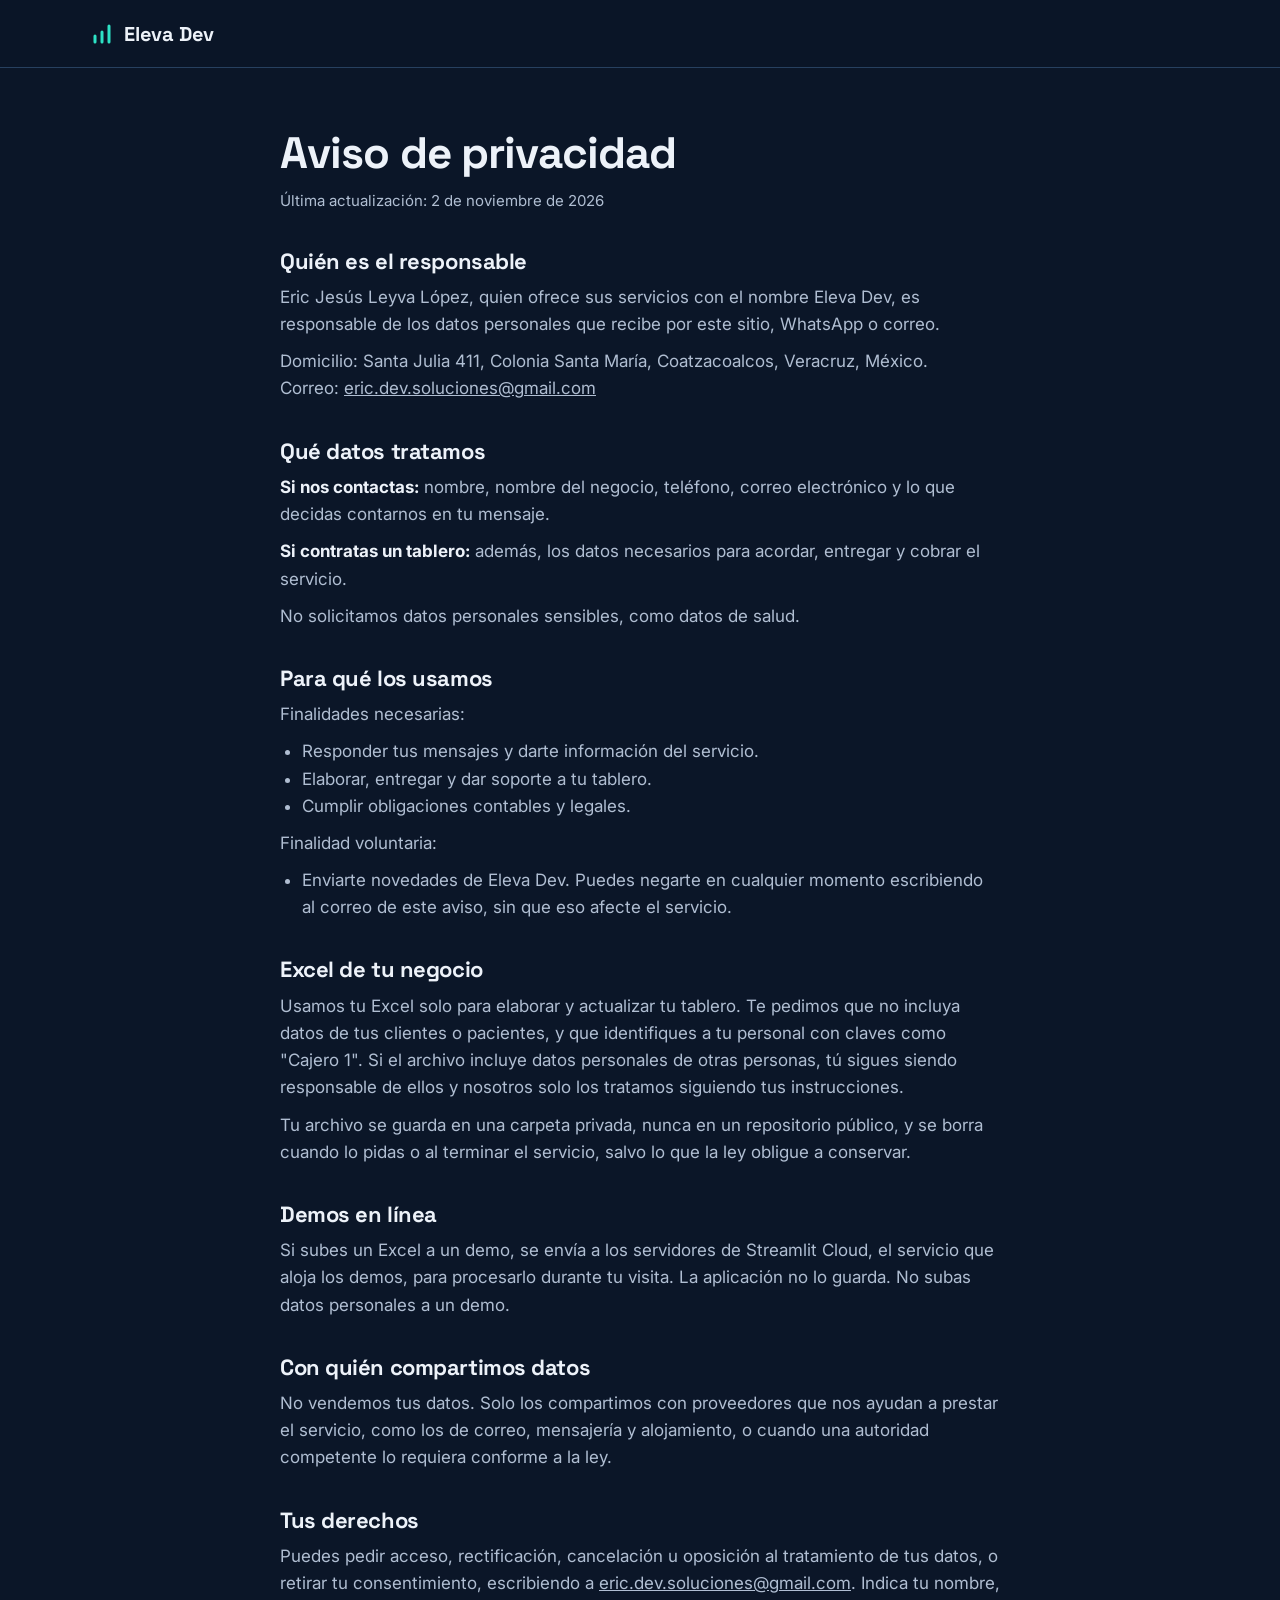
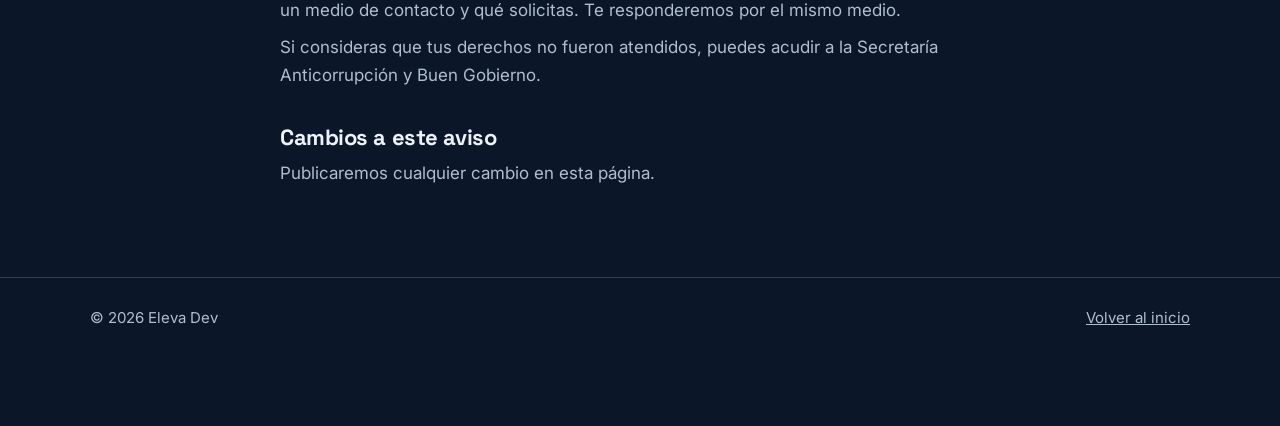
==== privacidad.html @ 3bbf1706 "Agregar aviso de privacidad" ====
<!DOCTYPE html>
<html lang="es-MX">
<head>
  <meta charset="UTF-8">
  <meta name="viewport" content="width=device-width, initial-scale=1">
  <title>Aviso de privacidad | Eleva Dev</title>
  <meta name="description" content="Aviso de privacidad de Eleva Dev: qué datos se tratan, para qué se usan y cómo ejercer tus derechos.">
  <meta name="theme-color" content="#0B1628">
  <link rel="icon" href="data:image/svg+xml,%3Csvg xmlns='http://www.w3.org/2000/svg' viewBox='0 0 32 32'%3E%3Crect width='32' height='32' rx='8' fill='%230B1628'/%3E%3Cpath d='M8 23V16M16 23V11M24 23V7' stroke='%232DE2C5' stroke-width='4' stroke-linecap='round'/%3E%3C/svg%3E">
  <link rel="preconnect" href="https://fonts.googleapis.com">
  <link rel="preconnect" href="https://fonts.gstatic.com" crossorigin>
  <link href="https://fonts.googleapis.com/css2?family=Inter:wght@400;500;600&family=Space+Grotesk:wght@500;600;700&display=swap" rel="stylesheet">
  <link rel="stylesheet" href="css/styles.css">
</head>
<body>
  <header class="site-header">
    <div class="container">
      <a class="logo" href="index.html">
        <svg viewBox="0 0 24 24" fill="none" stroke="currentColor" stroke-width="3" stroke-linecap="round" aria-hidden="true"><path d="M5 20v-6M12 20V10M19 20V4"/></svg>
        <span>Eleva Dev</span>
      </a>
    </div>
  </header>

  <main id="contenido">
    <section class="section">
      <div class="container legal">
        <h1>Aviso de privacidad</h1>
        <p class="legal-fecha">Última actualización: 2 de noviembre de 2026</p>

        <h2>Quién es el responsable</h2>
        <p>Eric Jesús Leyva López, quien ofrece sus servicios con el nombre Eleva Dev, es responsable de los datos personales que recibe por este sitio, WhatsApp o correo.</p>
        <p>Domicilio: Santa Julia 411, Colonia Santa María, Coatzacoalcos, Veracruz, México.<br>
        Correo: <a href="mailto:eric.dev.soluciones@gmail.com">eric.dev.soluciones@gmail.com</a></p>

        <h2>Qué datos tratamos</h2>
        <p><strong>Si nos contactas:</strong> nombre, nombre del negocio, teléfono, correo electrónico y lo que decidas contarnos en tu mensaje.</p>
        <p><strong>Si contratas un tablero:</strong> además, los datos necesarios para acordar, entregar y cobrar el servicio.</p>
        <p>No solicitamos datos personales sensibles, como datos de salud.</p>

        <h2>Para qué los usamos</h2>
        <p>Finalidades necesarias:</p>
        <ul>
          <li>Responder tus mensajes y darte información del servicio.</li>
          <li>Elaborar, entregar y dar soporte a tu tablero.</li>
          <li>Cumplir obligaciones contables y legales.</li>
        </ul>
        <p>Finalidad voluntaria:</p>
        <ul>
          <li>Enviarte novedades de Eleva Dev. Puedes negarte en cualquier momento escribiendo al correo de este aviso, sin que eso afecte el servicio.</li>
        </ul>

        <h2>Excel de tu negocio</h2>
        <p>Usamos tu Excel solo para elaborar y actualizar tu tablero. Te pedimos que no incluya datos de tus clientes o pacientes, y que identifiques a tu personal con claves como "Cajero 1". Si el archivo incluye datos personales de otras personas, tú sigues siendo responsable de ellos y nosotros solo los tratamos siguiendo tus instrucciones.</p>
        <p>Tu archivo se guarda en una carpeta privada, nunca en un repositorio público, y se borra cuando lo pidas o al terminar el servicio, salvo lo que la ley obligue a conservar.</p>

        <h2>Demos en línea</h2>
        <p>Si subes un Excel a un demo, se envía a los servidores de Streamlit Cloud, el servicio que aloja los demos, para procesarlo durante tu visita. La aplicación no lo guarda. No subas datos personales a un demo.</p>

        <h2>Con quién compartimos datos</h2>
        <p>No vendemos tus datos. Solo los compartimos con proveedores que nos ayudan a prestar el servicio, como los de correo, mensajería y alojamiento, o cuando una autoridad competente lo requiera conforme a la ley.</p>

        <h2>Tus derechos</h2>
        <p>Puedes pedir acceso, rectificación, cancelación u oposición al tratamiento de tus datos, o retirar tu consentimiento, escribiendo a <a href="mailto:eric.dev.soluciones@gmail.com">eric.dev.soluciones@gmail.com</a>. Indica tu nombre, un medio de contacto y qué solicitas. Te responderemos por el mismo medio.</p>
        <p>Si consideras que tus derechos no fueron atendidos, puedes acudir a la Secretaría Anticorrupción y Buen Gobierno.</p>

        <h2>Cambios a este aviso</h2>
        <p>Publicaremos cualquier cambio en esta página.</p>
      </div>
    </section>
  </main>

  <footer class="site-footer">
    <div class="container">
      <span>&copy; 2026 Eleva Dev</span>
      <a href="index.html">Volver al inicio</a>
    </div>
  </footer>
</body>
</html>
---- css/styles.css ----
/* =================================================================
   COLORES Y MEDIDAS
   Qué puedes modificar: cambia un valor aquí y se actualiza en toda
   la página. --accent es el color de botones y datos.
   ================================================================= */
:root {
  --bg: #0B1628;
  --bg-alt: #0E1B31;
  --surface: #12213A;
  --surface-raised: #182B49;
  --border: #27405F;
  --text: #EDF2F9;
  --text-muted: #B0BED2;
  --accent: #2DE2C5;
  --accent-hover: #6BEDD8;
  --on-accent: #06211D;
  --whatsapp: #25D366;
  --whatsapp-hover: #4CE083;
  --on-whatsapp: #052E16;
  /* Colores de las gráficas, comprobados contra daltonismo */
  --chart-1: #10A68F;
  --chart-2: #4C8EF0;
  --chart-3: #BC8520;
  --chart-muted: #3A5475;
  --font-title: 'Space Grotesk', 'Segoe UI', system-ui, sans-serif;
  --font-body: 'Inter', 'Segoe UI', system-ui, sans-serif;
  --radius: 14px;
  --radius-small: 8px;
  --header-height: 68px;
}

/* ================= BASE ================= */
*, *::before, *::after { box-sizing: border-box; }
html { scroll-behavior: smooth; scroll-padding-top: calc(var(--header-height) + 12px); -webkit-text-size-adjust: 100%; }
body {
  margin: 0;
  background: var(--bg);
  color: var(--text);
  font-family: var(--font-body);
  font-size: 1.0625rem;
  line-height: 1.6;
  -webkit-font-smoothing: antialiased;
}
h1, h2, h3 { font-family: var(--font-title); line-height: 1.15; margin: 0; letter-spacing: -0.02em; text-wrap: balance; overflow-wrap: break-word; }
h3 { letter-spacing: -0.01em; }
p { margin: 0; }
ul, ol { margin: 0; padding: 0; list-style: none; }
a { color: inherit; }
svg { display: block; }
:focus-visible { outline: 3px solid var(--accent); outline-offset: 3px; border-radius: 4px; }

.container { width: 100%; max-width: 1140px; margin-inline: auto; padding-inline: 20px; }
.section { padding-block: 80px; }
.section--alt { background: var(--bg-alt); }
.section-head { max-width: 640px; margin-bottom: 40px; }
.section-head h2 { font-size: clamp(1.75rem, 1.3rem + 2vw, 2.5rem); }
.section-head p { color: var(--text-muted); margin-top: 12px; }

.skip-link { position: absolute; left: 12px; top: -60px; z-index: 100; background: var(--accent); color: var(--on-accent); padding: 8px 14px; border-radius: var(--radius-small); font-weight: 600; }
.skip-link:focus { top: 12px; }

.card { background: var(--surface); border: 1px solid var(--border); border-radius: var(--radius); padding: 24px; min-width: 0; }
.grid-3 { display: grid; grid-template-columns: repeat(3, minmax(0, 1fr)); gap: 20px; }

/* ================= BOTONES ================= */
.btn {
  display: inline-flex; align-items: center; justify-content: center; gap: 10px;
  min-height: 48px; padding: 12px 22px;
  border: 1px solid transparent; border-radius: 10px;
  font-family: var(--font-body); font-size: 1rem; font-weight: 600; line-height: 1.2;
  text-align: center; text-decoration: none; cursor: pointer;
  transition: background-color .18s ease, border-color .18s ease, transform .18s ease;
}
.btn:hover { transform: translateY(-1px); }
.btn svg { width: 20px; height: 20px; flex: none; }
.btn--whatsapp { background: var(--whatsapp); color: var(--on-whatsapp); }
.btn--whatsapp:hover { background: var(--whatsapp-hover); }
.btn--primary { background: var(--accent); color: var(--on-accent); }
.btn--primary:hover { background: var(--accent-hover); }
.btn--ghost { background: transparent; border-color: var(--border); color: var(--text); }
.btn--ghost:hover { border-color: var(--accent); }
.btn--large { font-size: 1.125rem; min-height: 60px; padding: 16px 32px; }
.btn--disabled { background: var(--surface-raised); border-color: var(--border); color: var(--text-muted); cursor: not-allowed; }
.btn--disabled:hover { transform: none; }

.text-link { display: inline-flex; align-items: center; min-height: 44px; color: var(--accent); font-weight: 600; text-underline-offset: 3px; }
.text-link:hover { color: var(--accent-hover); }

/* ================= 1. MENÚ SUPERIOR ================= */
.site-header {
  position: fixed; inset: 0 0 auto 0; z-index: 50; height: var(--header-height);
  background: rgba(11, 22, 40, .92); border-bottom: 1px solid var(--border);
  -webkit-backdrop-filter: blur(10px); backdrop-filter: blur(10px);
}
.site-header .container { height: 100%; display: flex; align-items: center; justify-content: space-between; gap: 16px; }
.logo { display: inline-flex; align-items: center; gap: 10px; font-family: var(--font-title); font-weight: 700; font-size: 1.25rem; text-decoration: none; letter-spacing: -0.01em; }
.logo svg { width: 24px; height: 24px; color: var(--accent); }
.nav-list { display: flex; gap: 4px; }
.nav-list a { display: block; padding: 8px 14px; border-radius: var(--radius-small); color: var(--text-muted); font-size: .9375rem; font-weight: 500; text-decoration: none; transition: color .18s ease; }
.nav-list a:hover { color: var(--accent); }
.menu-toggle { display: none; width: 44px; height: 44px; padding: 10px; background: none; border: 1px solid var(--border); border-radius: var(--radius-small); color: var(--text); cursor: pointer; }
.menu-toggle svg { width: 22px; height: 22px; }
.menu-toggle .icon-close { display: none; }
.menu-toggle[aria-expanded="true"] .icon-open { display: none; }
.menu-toggle[aria-expanded="true"] .icon-close { display: block; }

/* ================= 2. HERO ================= */
.hero { padding-block: calc(var(--header-height) + 64px) 80px; background: radial-gradient(60rem 32rem at 85% 10%, rgba(45, 226, 197, .09), transparent 70%); }
.hero-grid { display: grid; grid-template-columns: minmax(0, 1fr) minmax(0, 1.05fr); gap: 56px; align-items: center; }
.hero h1 { font-size: clamp(2rem, 1.35rem + 3vw, 3.25rem); }
.hero-lead { color: var(--text-muted); font-size: 1.1875rem; margin-top: 20px; max-width: 34em; }
.hero-actions { display: flex; flex-wrap: wrap; gap: 12px; margin-top: 32px; }

/* Maqueta del tablero: todo es HTML y CSS, sin imágenes */
.mock { background: var(--surface); border: 1px solid var(--border); border-radius: 18px; padding: 16px; box-shadow: 0 24px 60px rgba(0, 0, 0, .35); min-width: 0; }
.mock-top { display: flex; align-items: center; justify-content: space-between; gap: 12px; margin-bottom: 12px; }
.mock-title { font-family: var(--font-title); font-weight: 600; font-size: .9375rem; }
.mock-tag { font-size: .75rem; color: var(--text-muted); border: 1px solid var(--border); border-radius: 99px; padding: 2px 10px; white-space: nowrap; }
.kpis { display: grid; grid-template-columns: repeat(3, minmax(0, 1fr)); gap: 8px; }
.kpi, .panel { background: var(--surface-raised); border-radius: 10px; padding: 12px; min-width: 0; }
.kpi-label, .panel-title { font-size: .75rem; color: var(--text-muted); line-height: 1.3; }
.kpi-value { font-family: var(--font-title); font-weight: 700; font-size: clamp(1.0625rem, .9rem + .8vw, 1.375rem); font-variant-numeric: tabular-nums; line-height: 1.3; margin-top: 2px; }
.panels { display: grid; grid-template-columns: repeat(5, minmax(0, 1fr)); gap: 8px; margin-top: 8px; }
.panel--bars { grid-column: span 3; }
.panel--donut { grid-column: span 2; }
.panel--list { grid-column: 1 / -1; }

.bars { display: flex; align-items: flex-end; gap: 6px; height: 128px; margin-top: 10px; }
.bar-col { flex: 1; min-width: 0; height: 100%; display: flex; flex-direction: column; justify-content: flex-end; align-items: center; gap: 4px; }
.bar { width: 100%; max-width: 26px; height: var(--h); background: var(--chart-muted); border-radius: 4px 4px 0 0; transform-origin: bottom; }
.bar--top { background: var(--accent); }
.bar-col span { font-size: .6875rem; color: var(--text-muted); line-height: 1.2; }

.donut-wrap { display: flex; flex-direction: column; align-items: center; gap: 10px; margin-top: 10px; }
/* Para cambiar los porcentajes, ajusta los grados: 1% equivale a 3.6deg.
   Las franjas de 1.5deg color superficie separan cada rebanada. */
.donut {
  width: 88px; height: 88px; border-radius: 50%;
  background: conic-gradient(var(--chart-1) 0 187deg, var(--surface-raised) 0 189deg, var(--chart-2) 0 288deg, var(--surface-raised) 0 290deg, var(--chart-3) 0 358deg, var(--surface-raised) 0 360deg);
  -webkit-mask: radial-gradient(circle, transparent 58%, #000 59%);
  mask: radial-gradient(circle, transparent 58%, #000 59%);
}
.legend { width: 100%; font-size: .75rem; color: var(--text-muted); }
.legend li { display: flex; align-items: center; gap: 6px; line-height: 1.5; }
.legend b { margin-left: auto; color: var(--text); font-weight: 600; font-variant-numeric: tabular-nums; }
.dot { width: 8px; height: 8px; border-radius: 2px; flex: none; }
.dot--1 { background: var(--chart-1); }
.dot--2 { background: var(--chart-2); }
.dot--3 { background: var(--chart-3); }

.top-list { margin-top: 6px; font-size: .875rem; }
.top-list li { display: flex; justify-content: space-between; gap: 12px; padding-block: 5px; border-top: 1px solid var(--border); }
.top-list li:first-child { border-top: 0; }
.top-list span:last-child { color: var(--text-muted); font-variant-numeric: tabular-nums; white-space: nowrap; }

/* ================= 3. EL PROBLEMA ================= */
.problem-icon { width: 44px; height: 44px; padding: 10px; border-radius: 10px; background: var(--surface-raised); color: var(--accent); margin-bottom: 16px; }
.card h3 { font-size: 1.25rem; }
.card p { color: var(--text-muted); margin-top: 8px; }

/* ================= 4. EJEMPLOS ================= */
.demo-card { display: flex; flex-direction: column; }
.demo-chart { background: var(--surface-raised); border-radius: 10px; padding: 14px; margin-bottom: 18px; }
.demo-chart svg { width: 100%; height: auto; }
.demo-chart text { font-family: var(--font-body); font-size: 11px; fill: var(--text-muted); }
.demo-chart .label-strong { fill: var(--text); font-weight: 600; }
.demo-chart .baseline { stroke: var(--border); stroke-width: 1; }
.demo-chart .fill-accent { fill: var(--accent); }
.demo-chart .fill-muted { fill: var(--chart-muted); }
.demo-chart .line { fill: none; stroke: var(--accent); stroke-width: 2.5; stroke-linecap: round; stroke-linejoin: round; }
.demo-chart .point { fill: var(--accent); stroke: var(--surface-raised); stroke-width: 2; }
.v-bar { transform-box: fill-box; transform-origin: bottom; }
.h-bar { transform-box: fill-box; transform-origin: left; }
.demo-card .btn { margin-top: auto; width: 100%; }
.demo-card p { margin-bottom: 20px; }
.demo-card .demo-note { margin: 10px 0 0; color: var(--text-muted); font-size: .8125rem; text-align: center; }
.note { color: var(--text-muted); font-size: .9375rem; margin-top: 20px; }

/* ================= 5. PRECIOS ================= */
.pricing { display: grid; grid-template-columns: repeat(3, minmax(0, 1fr)); gap: 20px; align-items: stretch; }
.plan { display: flex; flex-direction: column; padding: 28px; position: relative; }
.plan--featured { background: var(--surface-raised); border: 2px solid var(--accent); }
.plan-badge { position: absolute; top: -14px; left: 28px; background: var(--accent); color: var(--on-accent); font-size: .8125rem; font-weight: 600; line-height: 1; padding: 7px 12px; border-radius: 99px; }
.plan-price { font-family: var(--font-title); font-weight: 700; font-size: 2.25rem; line-height: 1.1; margin-top: 14px; font-variant-numeric: tabular-nums; }
.plan-price small { font-family: var(--font-body); font-size: 1rem; font-weight: 500; color: var(--text-muted); letter-spacing: 0; }
.plan-list { margin-block: 20px 28px; display: grid; gap: 10px; color: var(--text); font-size: 1rem; }
.plan-list li { display: flex; gap: 10px; align-items: flex-start; line-height: 1.45; }
.plan-list svg { width: 18px; height: 18px; flex: none; margin-top: 3px; color: var(--accent); }
.plan .btn { margin-top: auto; width: 100%; }

/* ================= 6. TAMBIÉN HAGO ================= */
.service { display: flex; flex-direction: column; }
.service-price { font-family: var(--font-title); font-weight: 600; color: var(--text); margin-top: 14px; margin-bottom: 4px; }
.service .text-link { margin-top: auto; }

/* ================= 7. CÓMO TRABAJO ================= */
.steps { display: grid; grid-template-columns: repeat(4, minmax(0, 1fr)); gap: 20px; counter-reset: paso; }
.step { counter-increment: paso; border-top: 2px solid var(--border); padding-top: 18px; min-width: 0; }
.step::before { content: counter(paso); display: block; font-family: var(--font-title); font-weight: 700; font-size: 2rem; line-height: 1; color: var(--accent); margin-bottom: 12px; }
.step h3 { font-size: 1.125rem; }
.step p { color: var(--text-muted); margin-top: 6px; font-size: 1rem; }
.payment { display: flex; gap: 14px; align-items: center; margin-top: 36px; padding: 18px 22px; background: var(--surface); border: 1px solid var(--border); border-radius: var(--radius); }
.payment svg { width: 24px; height: 24px; flex: none; color: var(--accent); }

/* ================= 8. QUIÉN ESTÁ DETRÁS ================= */
.about { display: grid; grid-template-columns: auto minmax(0, 1fr); gap: 40px; align-items: center; max-width: 820px; }
.avatar { width: 168px; height: 168px; border-radius: 50%; display: grid; place-items: center; background: var(--surface-raised); border: 2px solid var(--accent); font-family: var(--font-title); font-weight: 700; font-size: 3.25rem; color: var(--accent); object-fit: cover; }
.about h2 { font-size: clamp(1.75rem, 1.3rem + 2vw, 2.5rem); }
.about-name { font-family: var(--font-title); font-weight: 600; font-size: 1.25rem; margin-top: 14px; }
.about p + p { color: var(--text-muted); margin-top: 12px; }

/* ================= 9. CONTACTO ================= */
.contact { text-align: center; }
.contact .section-head { margin-inline: auto; }
.contact-mail { display: block; margin-top: 20px; color: var(--text-muted); }
.contact .note { max-width: 640px; margin: 32px auto 0; }
.contact-mail a { color: var(--accent); font-weight: 600; overflow-wrap: anywhere; text-underline-offset: 3px; }

/* ================= 10. PIE DE PÁGINA ================= */
.site-footer { border-top: 1px solid var(--border); padding-block: 28px 96px; color: var(--text-muted); font-size: .9375rem; }
.site-footer .container { display: flex; flex-wrap: wrap; justify-content: space-between; gap: 6px 24px; }
.site-footer a { color: inherit; }

/* Aviso de privacidad */
.legal { max-width: 760px; padding-top: 48px; }
.legal ul { list-style: disc; padding-left: 22px; margin-block: 10px; }
.legal h1 { font-size: clamp(2rem, 1.6rem + 2vw, 2.75rem); }
.legal h2 { font-size: 1.375rem; margin-top: 36px; margin-bottom: 10px; }
.legal p, .legal li { color: var(--text-muted); overflow-wrap: anywhere; }
.legal p { margin-block: 10px; }
.legal strong { color: var(--text); }
.legal-fecha { font-size: .9375rem; }

/* ================= BOTÓN FLOTANTE DE WHATSAPP ================= */
.wa-float { position: fixed; right: 18px; bottom: 18px; z-index: 40; width: 58px; height: 58px; display: grid; place-items: center; border-radius: 50%; background: var(--whatsapp); color: var(--on-whatsapp); box-shadow: 0 8px 24px rgba(0, 0, 0, .4); transition: background-color .18s ease, transform .18s ease; }
.wa-float:hover { background: var(--whatsapp-hover); transform: scale(1.05); }
.wa-float svg { width: 30px; height: 30px; }
.wa-float:focus-visible { border-radius: 50%; }

/* ================= ANIMACIONES =================
   Solo se activan con JavaScript y si la persona no pidió reducir
   el movimiento en su dispositivo. */
@media (prefers-reduced-motion: no-preference) {
  .js .reveal { opacity: 0; transform: translateY(14px); transition: opacity .6s ease, transform .6s ease; }
  .js .reveal.is-visible { opacity: 1; transform: none; }

  .js .bar, .js .v-bar { transform: scaleY(0); transition: transform .8s cubic-bezier(.2, .7, .2, 1); }
  .js .h-bar { transform: scaleX(0); transition: transform .8s cubic-bezier(.2, .7, .2, 1); }
  .js .is-visible .bar, .js .is-visible .v-bar { transform: scaleY(1); }
  .js .is-visible .h-bar { transform: scaleX(1); }
  /* Retraso escalonado: cada barra arranca un poco después que la anterior */
  .js .bar-col:nth-child(2) .bar, .js .v-bar:nth-of-type(2) { transition-delay: .05s; }
  .js .bar-col:nth-child(3) .bar, .js .v-bar:nth-of-type(3) { transition-delay: .1s; }
  .js .bar-col:nth-child(4) .bar, .js .v-bar:nth-of-type(4) { transition-delay: .15s; }
  .js .bar-col:nth-child(5) .bar, .js .v-bar:nth-of-type(5) { transition-delay: .2s; }
  .js .bar-col:nth-child(6) .bar { transition-delay: .25s; }
  .js .bar-col:nth-child(7) .bar { transition-delay: .3s; }

  .js .line { stroke-dasharray: 1; stroke-dashoffset: 1; transition: stroke-dashoffset 1.2s ease; }
  .js .is-visible .line { stroke-dashoffset: 0; }
}
@media (prefers-reduced-motion: reduce) {
  html { scroll-behavior: auto; }
  *, *::before, *::after { transition: none !important; animation: none !important; }
}

/* ================= CELULAR Y TABLET ================= */
@media (max-width: 960px) {
  .hero-grid { grid-template-columns: minmax(0, 1fr); gap: 40px; }
  .hero { padding-top: calc(var(--header-height) + 40px); }
  .grid-3, .pricing { grid-template-columns: minmax(0, 1fr); }
  .pricing { gap: 28px; }
  /* En celular el plan destacado aparece primero */
  .plan--featured { order: -1; }
  .steps { grid-template-columns: repeat(2, minmax(0, 1fr)); }
}
@media (max-width: 760px) {
  .section { padding-block: 60px; }
  .menu-toggle { display: block; }
  .site-nav { display: none; position: absolute; top: 100%; left: 0; right: 0; background: var(--bg); border-bottom: 1px solid var(--border); padding: 8px 20px 16px; }
  .site-nav.is-open { display: block; }
  .nav-list { flex-direction: column; }
  .nav-list a { padding: 12px 8px; font-size: 1.0625rem; color: var(--text); }
  .hero-actions .btn { width: 100%; }
  .about { grid-template-columns: minmax(0, 1fr); gap: 24px; justify-items: start; }
  .avatar { width: 128px; height: 128px; font-size: 2.5rem; }
  .btn--large { width: 100%; padding-inline: 20px; }
}
@media (max-width: 480px) {
  .steps { grid-template-columns: minmax(0, 1fr); }
  .mock { padding: 12px; }
  .kpi, .panel { padding: 10px; }
  .panel--bars, .panel--donut { grid-column: 1 / -1; }
  .donut-wrap { flex-direction: row; gap: 18px; }
  .donut { flex: none; }
  .payment { align-items: flex-start; }
}
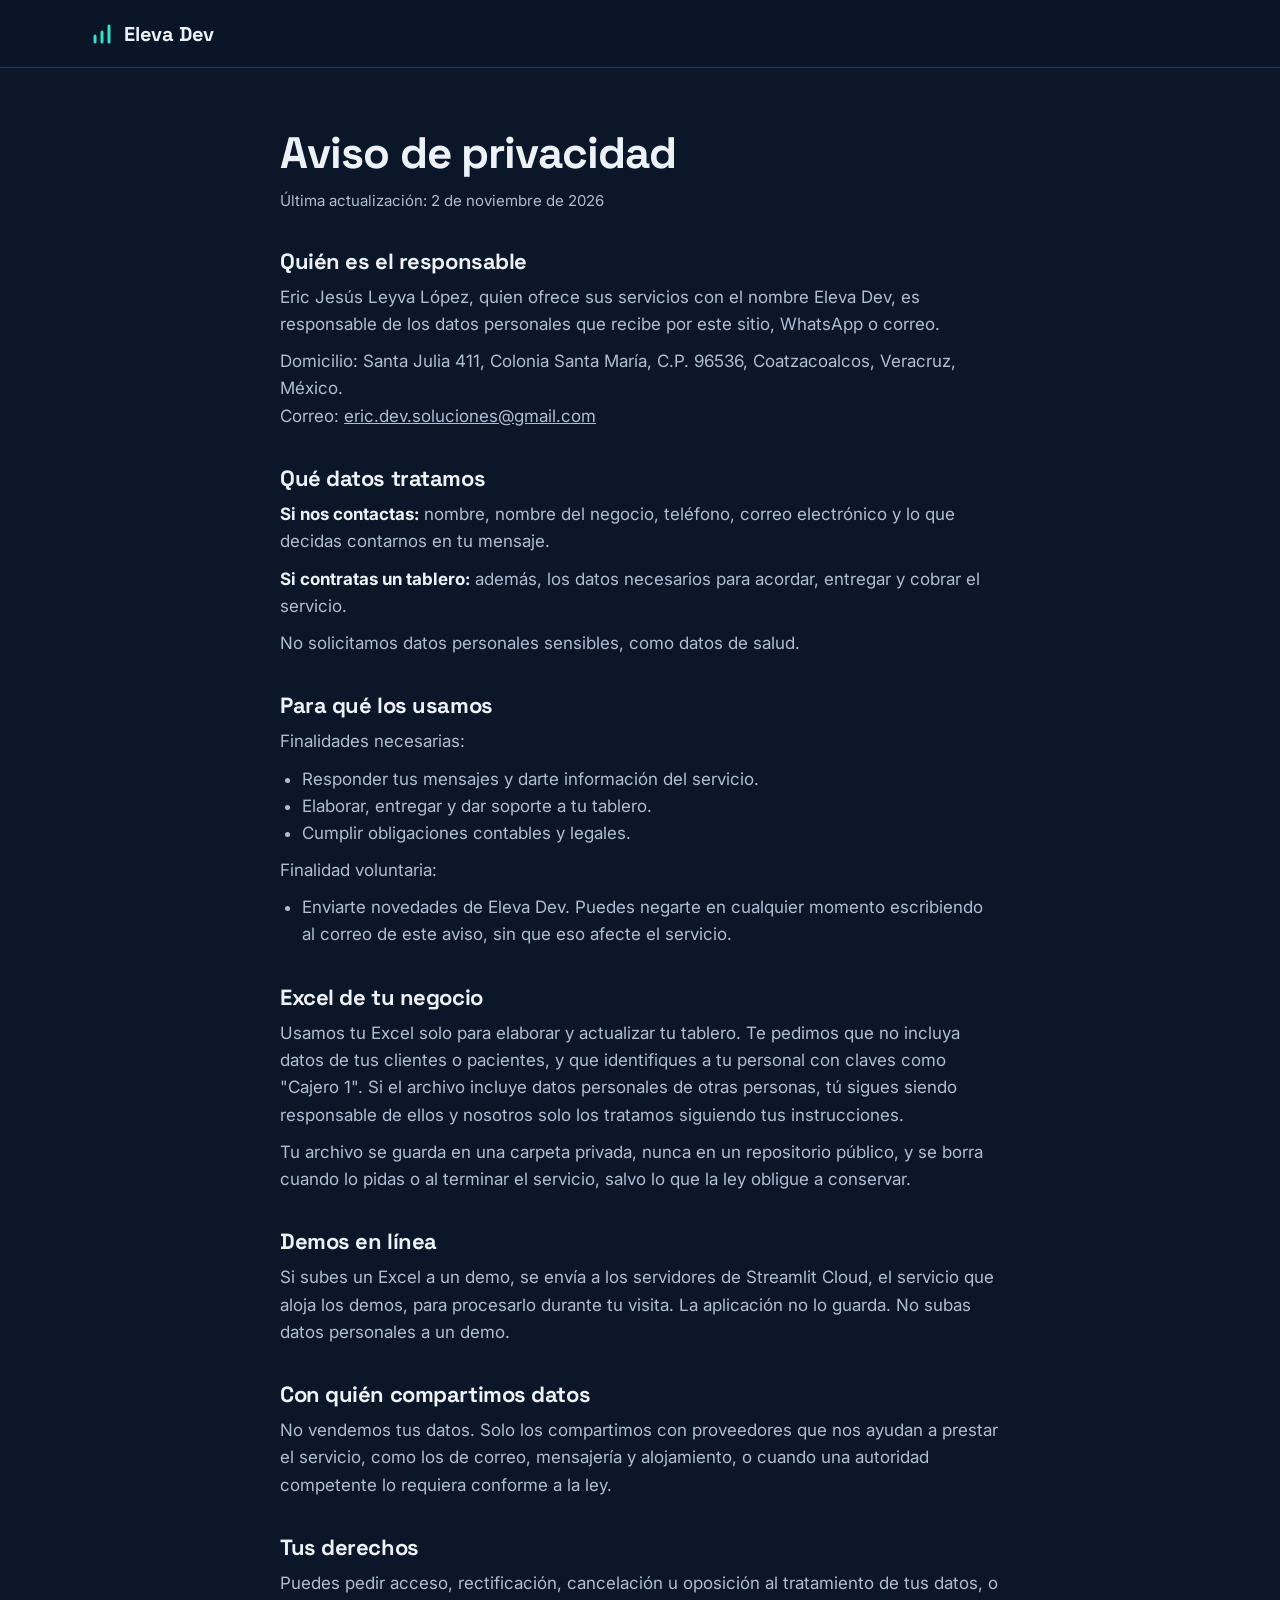
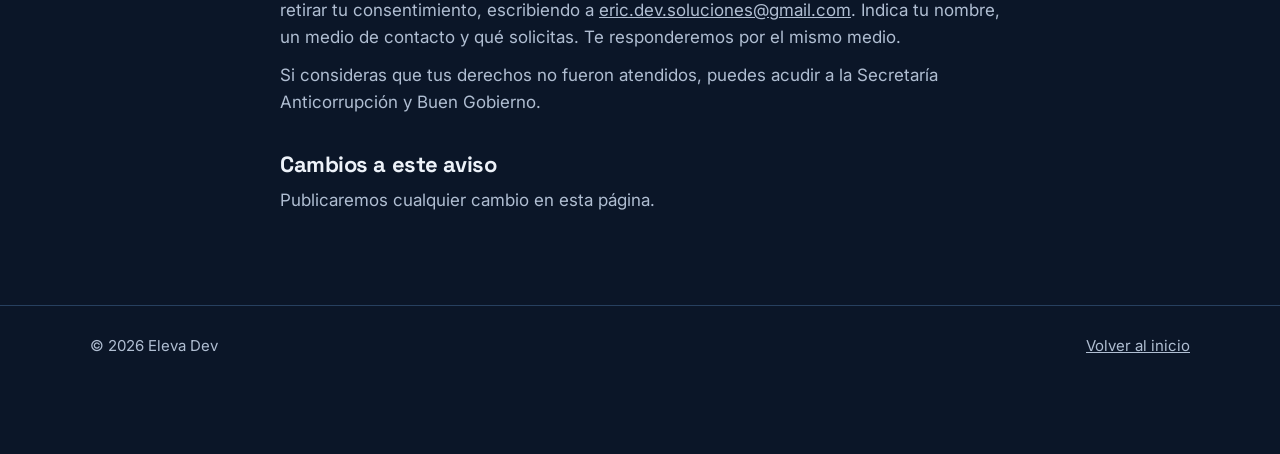
==== commit 666e7099: "Agregar código postal al aviso de privacidad" ====
--- a/privacidad.html
+++ b/privacidad.html
@@ -30,7 +30,7 @@
 
         <h2>Quién es el responsable</h2>
         <p>Eric Jesús Leyva López, quien ofrece sus servicios con el nombre Eleva Dev, es responsable de los datos personales que recibe por este sitio, WhatsApp o correo.</p>
-        <p>Domicilio: Santa Julia 411, Colonia Santa María, Coatzacoalcos, Veracruz, México.<br>
+        <p>Domicilio: Santa Julia 411, Colonia Santa María, C.P. 96536, Coatzacoalcos, Veracruz, México.<br>
         Correo: <a href="mailto:eric.dev.soluciones@gmail.com">eric.dev.soluciones@gmail.com</a></p>
 
         <h2>Qué datos tratamos</h2>
